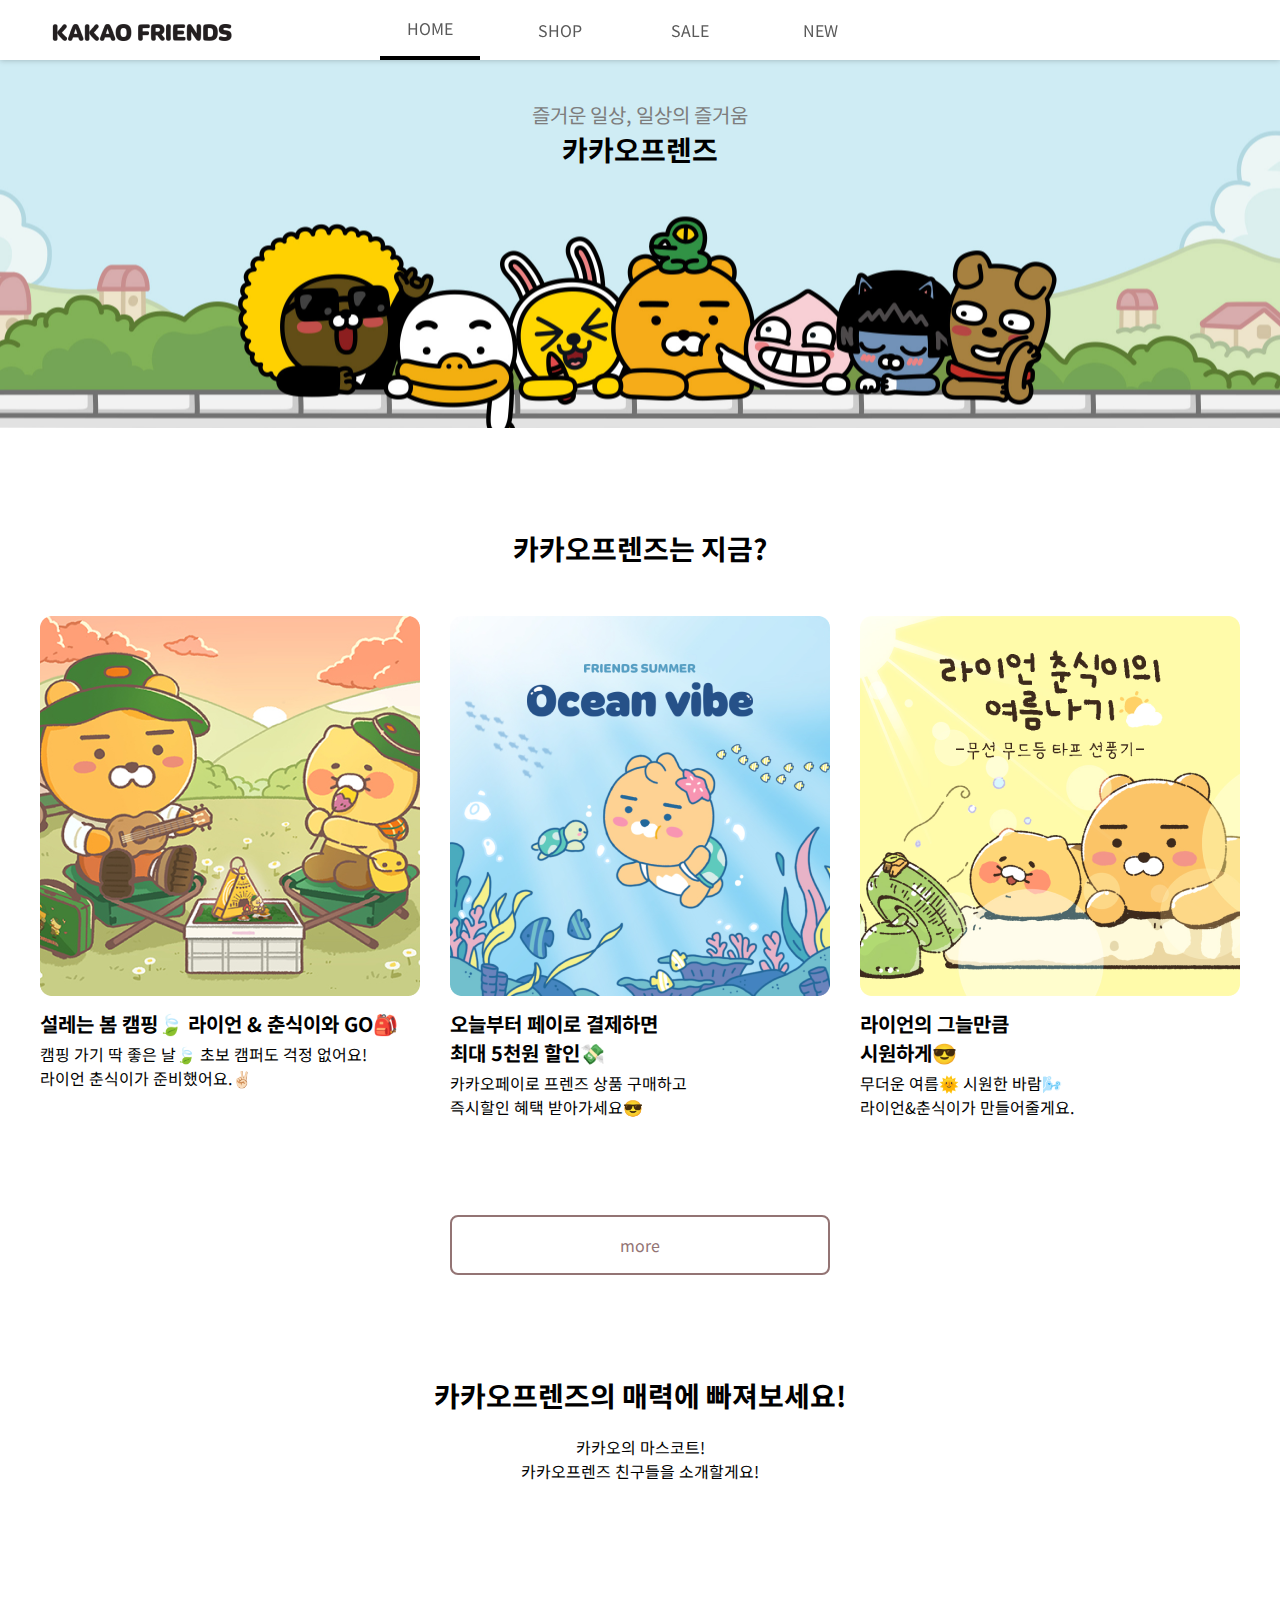
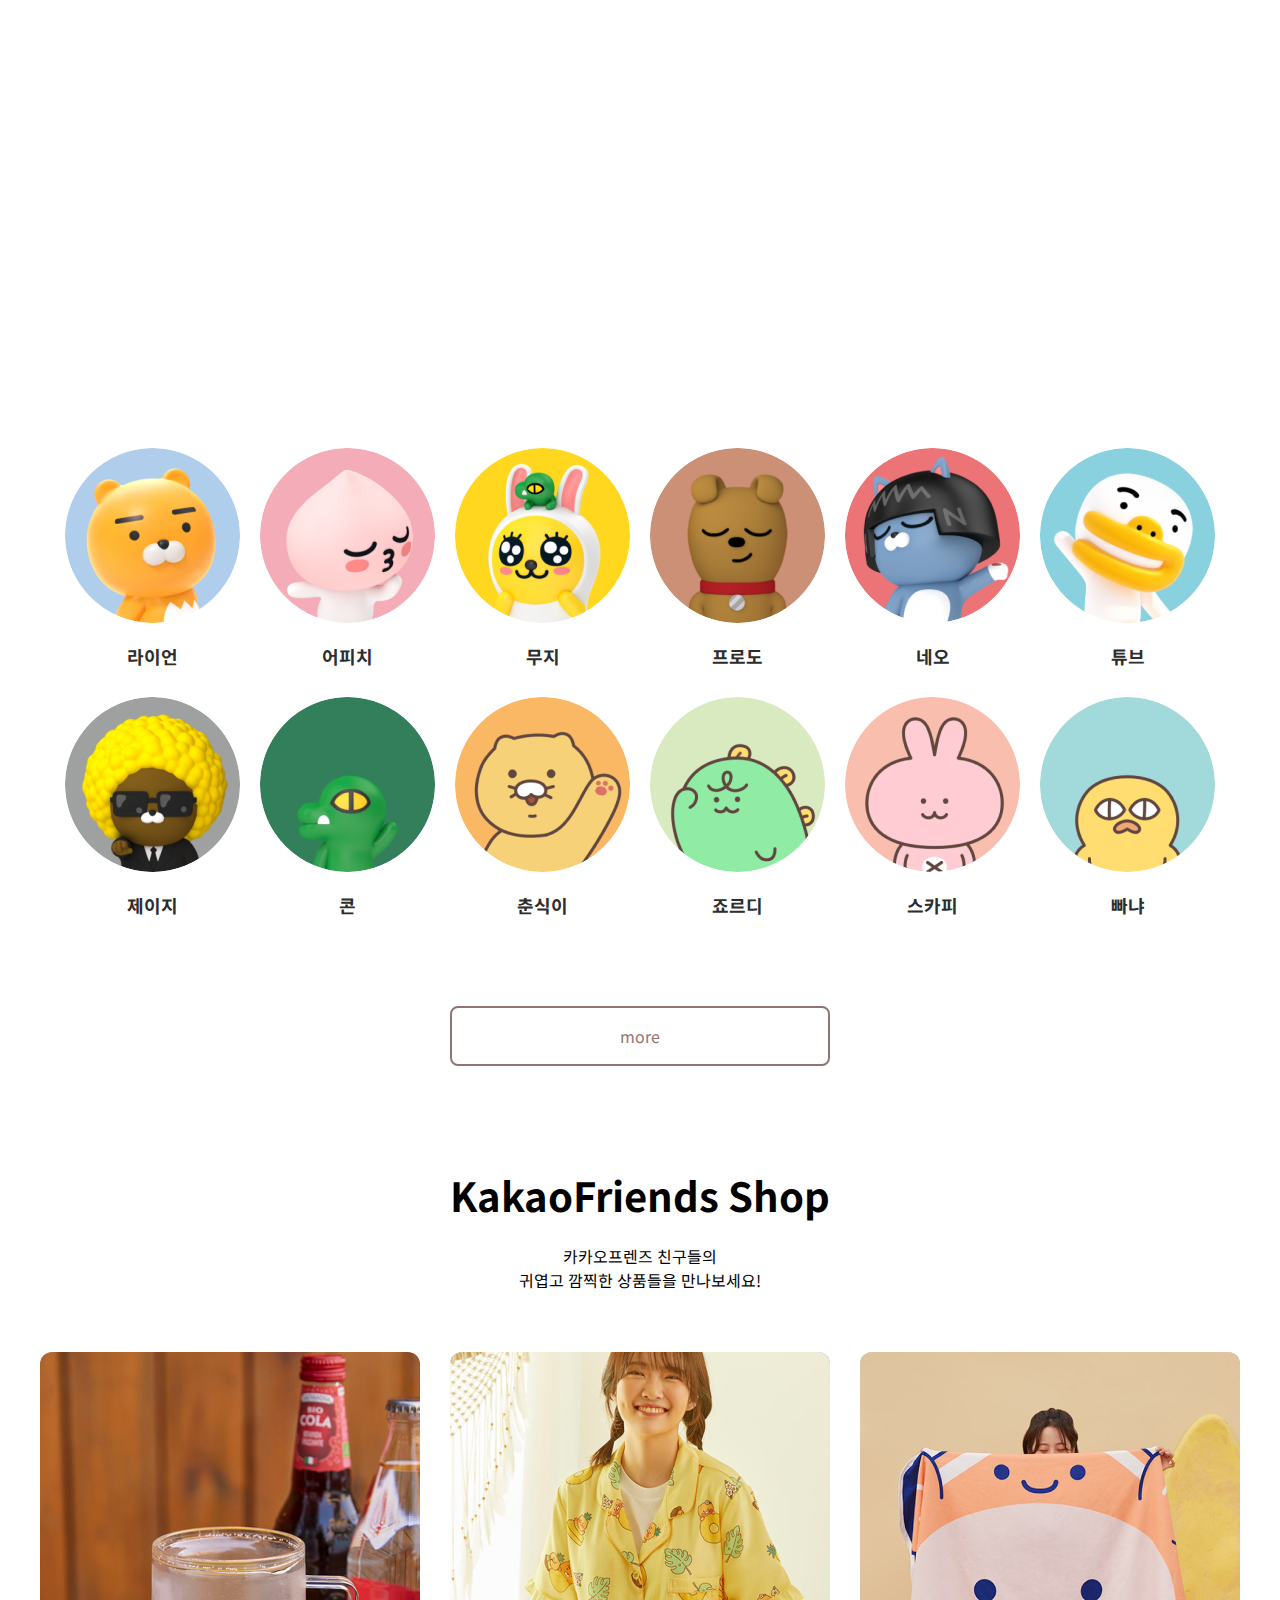
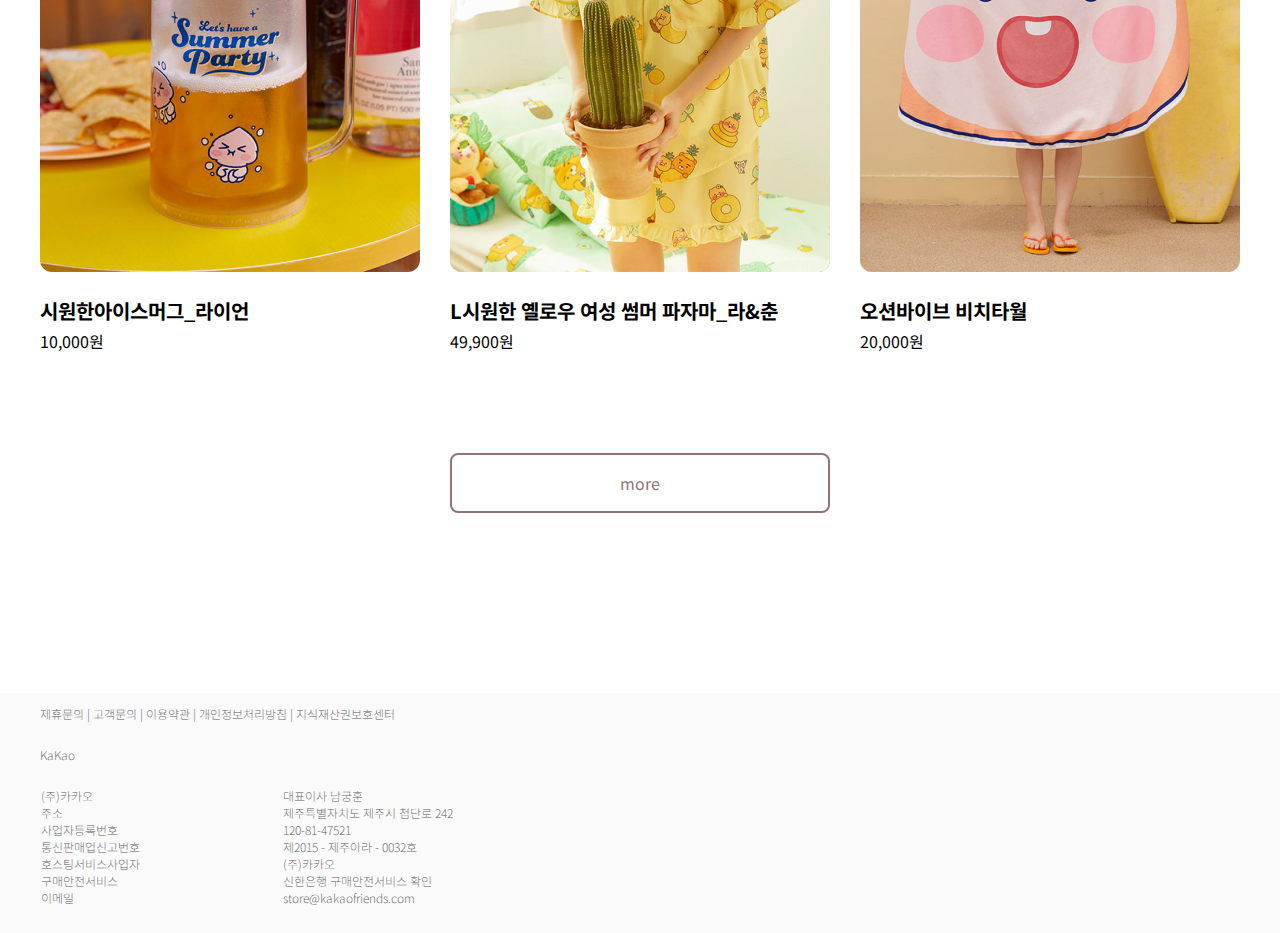
==== index.html @ ec7b645e "Add files via upload" ====
<!DOCTYPE html>
<html lang="en">
<head>
    <meta charset="UTF-8">
    <meta http-equiv="X-UA-Compatible" content="IE=edge">
    <meta name="viewport" content="width=device-width, initial-scale=1.0">
    <title>카카오 프렌즈샵</title>
    <link rel="stylesheet" href="./style.css">
    <link rel="preconnect" href="https://fonts.googleapis.com">
<link rel="preconnect" href="https://fonts.gstatic.com" crossorigin>
<link href="https://fonts.googleapis.com/css2?family=Noto+Sans+KR:wght@100;300;400;500;700&display=swap" rel="stylesheet">
<link rel="shortcut icon" href="favicon.ico" type="image/x-icon" sizes="16x16">
<link rel="icon" href="favicon.ico" type="image/x-icon" sizes="16x16">
</head>
<body>
    <nav>
            <img src="./assets/img_logo.png" alt="logo" class="logo">
        <div class="nav-a-group">
            <a href="./index.html" class="now-page">HOME</a>
            <a href="./product-list.html">SHOP</a>
            <a href="#">SALE</a>
            <a href="#">NEW</a>
        </div>
    </nav>
    <div class="banner">
        <h1 class="bannerTitle">즐거운 일상, 일상의 즐거움 <br/>
        <span>카카오프렌즈</span></h1>
    </div>


    <section class="section1">
            <div class="hero-header-title">
                <h1>카카오프렌즈는 지금?</h1>
            </div>

        <div class="Product-Cards">
            <div class="Product-card">
                <img src="./assets/img_post1.png" alt="">
                <h2>설레는 봄 캠핑🍃
                    라이언 & 춘식이와 GO🎒
                </h2>
                <p>
                    캠핑 가기 딱 좋은 날🍃 초보 캠퍼도 걱정 없어요! <br/>
                    라이언 춘식이가 준비했어요.✌🏻
                </p>
            </div>

            <div class="Product-card">
                <img src="./assets/img_post2.png" alt="">
                <h2>오늘부터 페이로 결제하면<br />
                    최대 5천원 할인💸</h2>
                <p>
                    카카오페이로 프렌즈 상품 구매하고 <Br />
                    즉시할인 혜택 받아가세요😎
                </p>
            </div>

            <div class="Product-card">
                <img src="./assets/img_post3.png" alt="">
                <h2>라이언의 그늘만큼 <Br />
                    시원하게😎
                </h2>
                <p>
                    무더운 여름🌞 시원한 바람🌬️ <br/>
                    라이언&춘식이가 만들어줄게요.
                </p>
            </div>
        </div>
     <a href="https://www.instagram.com/kakaofriends_official/" target="_blank">more</a>
    </section>



    <section class="section2">
        <div class="friends-info-title">
            <h1>카카오프렌즈의 매력에 빠져보세요! </h1>
            <p>
                카카오의 마스코트! <br/>
                카카오프렌즈 친구들을 소개할게요!
            </p>
            <iframe width="560" height="315" src="https://www.youtube.com/embed/Cm_qva8i8Q4" title="YouTube video player" frameborder="0" allow="accelerometer; autoplay; clipboard-write; encrypted-media; gyroscope; picture-in-picture" allowfullscreen></iframe>
        </div>
        <div class="friend-ProfileCards">
            <div class="profile-card">
                <img src="./assets/img_friend1.png" alt="">
                <p>라이언</p>
            </div>
            <div class="profile-card">
                <img src="./assets/img_friend2.png" alt="">
                <p>어피치</p>
            </div>
            <div class="profile-card">
                <img src="./assets/img_friend3.png" alt="">
                <p>무지</p>
            </div>
            <div class="profile-card">
                <img src="./assets/img_friend4.png" alt="">
                <p>프로도</p>
            </div>
            <div class="profile-card">
                <img src="./assets/img_friend5.png" alt="">
                <p>네오</p>
            </div>
            <div class="profile-card">
                <img src="./assets/img_friend6.png" alt="">
                <p>튜브</p>
            </div>
            <div class="profile-card">
                <img src="./assets/img_friend7.png" alt="">
                <p>제이지</p>
            </div>
            <div class="profile-card">
                <img src="./assets/img_friend8.png" alt="">
                <p>콘</p>
            </div>
            <div class="profile-card">
                <img src="./assets/img_friend9.png" alt="">
                <p>춘식이</p>
            </div>
            <div class="profile-card">
                <img src="./assets/img_friend10.png" alt="">
                <p>죠르디</p>
            </div>
            <div class="profile-card">
                <img src="./assets/img_friend11.png" alt="">
                <p>스카피</p>
            </div>
            <div class="profile-card">
                <img src="./assets/img_friend12.png" alt="">
                <p>빠냐</p>
            </div>
        </div>
     <a href="https://www.instagram.com/kakaofriends_official/" target="_blank">more</a>
        
    </section>



    </div>

    <section class="section3">
        <h1 class="section3TItle">KakaoFriends Shop</h1>
        <p class="ShopDesc">
            카카오프렌즈 친구들의 <br />
            귀엽고 깜찍한 상품들을 만나보세요!   
        </p>
      <div class="product-group">
        <div class="product-info">
            <div class="product-img img-1"></div>
            <h3 class="product-name">시원한아이스머그_라이언</h3>
            <p class="price">10,000원</p>
        </div>
        <div class="product-info">
            <div class="product-img img-2"></div>
            <h3 class="product-name">L시원한 옐로우 여성 썸머 파자마_라&춘
            </h3>
            <p class="price">49,900원</p>
        </div>
        <div class="product-info">
            <div class="product-img img-3"></div>
            <h3 class="product-name">오션바이브 비치타월</h3>
            <p class="price">20,000원</p>
        </div>
      </div>
      <a href="./product-list.html">more</a>
    </section>

    <footer>
        <p>
            제휴문의 | 고객문의 | 이용약관 | 개인정보처리방침 | 지식재산권보호센터
        </p>
        <p> KaKao </p>
     <div class="footer-bottom-contents">
        <p class="title">
            (주)카카오<br/>
            주소<br/>
            사업자등록번호<br/>
            통신판매업신고번호<br/>
            호스팅서비스사업자<br/>
            구매안전서비스<br/>
            이메일
         </p>
         <p class="desc">
            대표이사 남궁훈<br/>
            제주특별자치도 제주시 첨단로 242<br/>
            120-81-47521<br/>
            제2015 - 제주아라 - 0032호<br/>
            (주)카카오<br/>
            신한은행 구매안전서비스 확인<br/>
            store@kakaofriends.com
         </p>
     </div>
    </footer>
</body>
</html>
---- style.css ----
*{
    margin: 0;
    padding: 0;
    box-sizing: border-box;
    font-family: 'Noto Sans KR', sans-serif;
}

body{
    overflow-x: hidden;
}

hr{
    margin-bottom: 40px;
}

.section-line{
    width: 100vw;
    height: 20px;
    background-color: #D9D9D9;

    margin-bottom: 100px;
}

/* [mainPageCss] */

nav {
    width: 100vw;
    height: 60px;
    display: flex;
    align-items: center;
    justify-content: center;
    position: fixed;
    background-color: #fff;
    box-shadow: 0px 0px 6px rgba(0, 0, 0, 0.25);
}

.logo {
    position: absolute;
    top: 4px;
    left: 40px;
}

nav a {
    display: flex;
    align-items: center;
    justify-content: center;
    width: 100px;
    height: 60px;
    text-decoration: none;
    text-align: center;
    font-size: 16px;
    color: #595959;
    flex-direction: column;
    margin-right: 30px;
    transition: all 200ms;
}

.now-page{
    border-bottom: 4px solid #000;
}

nav a:hover{
    border-bottom: 4px solid #000;
    color: #000;
}

.nav-a-group{
    display: flex;
    align-items: center;
    justify-content: center;
}



.banner{
    width: 100vw;
    width: 100vw;
    height: 428px;
    background-image: url(./assets/img_banner.png);
    background-position: center center;
    padding-top: 56px;
    margin-bottom: 44px;
}

.shopbanner{
    width: 100vw;
    height: 428px;
    background-image: url(./assets/img_shopbanner.png);
    background-position: cover;
    background-size: 100% 100%;
    padding-top: 60px;
    margin-bottom: 44px;
}

.shopbannerTitle{
    width: 100vw;
    max-width: 1200px;
    margin-left: auto;
    margin-right: auto;
    text-align: left;
    font-size: 28px;
    color: #fff;
    font-weight: 400;
    padding-top: 32px;
}

.shopbannerTitle span {
    font-weight: 700;
}

.bannerTitle{
    text-align: center;
    font-size: 20px;
    color: #7D7D7D;
    font-weight: 400;
    padding-top: 44px;
}

.bannerTitle span {
    font-size: 28px;
    color: #000;
    font-weight: 700;
}

.section1,
.section2,
.section3{
    max-width: 1200px;
    margin-right: auto;
    margin-left: auto;
}


.section3TItle{
    font-size: 40px;
    text-align: center;
    margin-bottom: 12px;
}

.hero-header-title h1{
    font-size: 28px;
    text-align: center;
    margin-top: 100px;
    margin-bottom: 48px;
}

.Product-Cards{
    display: flex;
    margin-bottom: 60px;
}

.Product-card{
    margin-right: 30px;
    margin-bottom: 36px;    
}

.Product-card img{
    width: 380px;
    height: 380px;
    margin-bottom: 8px;
    cursor: pointer;
}

.Product-card h2{
    font-size: 20px;
    margin-bottom: 4px;
}

.Product-card p {
    font-size: 16px;
    max-width: 377px;
}

.section1 a,
.section2 a,
.section3 a{
    display: flex;
    align-items: center;
    justify-content: center;

    width: 380px;
    height: 60px;

    margin-left: auto;
    margin-right: auto;
    margin-bottom: 100px;

    color: #937474;
    font-weight: 600px;
    text-align: center;
    text-decoration: none;

    border: 2px solid #937474;
    border-radius: 8px;

    transition: all 200ms;
}

.section1 a:hover,
.section2 a:hover,
.section3 a:hover{
    background-color: #937474;
    color: #fff;
}


.friends-info-title{
    text-align: center;
    margin-bottom: 40px;
}

.friends-info-title h1{
    font-size: 28px;
    margin-bottom: 20px;
}

iframe{
    width: 782px;
    height: 440px;
    
    margin-top: 40px;
    margin-bottom: 40px;
}

.friend-ProfileCards{
    max-width: 1200px;
    margin-bottom: 60px;

    display: flex;
    flex-wrap: wrap;
    align-items: center;
    justify-content: center;

}

.profile-card{
    margin-left: 10px;
    margin-right: 10px;
    margin-bottom: 28px;

    cursor: pointer;
}


.profile-card img{
    display: block;
    width: 175px;
    height: 175px;
    border-radius: 200px;
    margin-bottom: 20px;
    transition: all 200ms;
}

.profile-card img:hover{
    width: 180px;
    height: 180px;
    filter: drop-shadow(-4px -2px 10px rgba(0, 0, 0, 0.25)) drop-shadow(2px 4px 10px rgba(0, 0, 0, 0.25));
}

.profile-card p {
    font-size: 18px;
    text-align: center;
    font-weight: 700;
    color: #2D2D2D;
}


.section3TItle{
    margin-bottom: 20px;
}

.ShopDesc{
    text-align: center;
    margin-bottom: 60px;
}

.product-group{
    display: flex;
}

.product-info{
    max-width: 380px;
    margin-right: 30px;
    margin-bottom: 100px;

    cursor: pointer;
}

.product-img{
    background-image: url(./assets/img_shopProduct1.png);
    width: 380px;
    height: 520px;
    background-color: grey;
    border-radius: 12px;
    margin-bottom: 24px;
    background-repeat: no-repeat;
    background-position: center;
    background-size: cover;
    transition: all 500ms;
}

.img-2{
    background-image: url(./assets/img_shopProduct2.png);
}

.img-2:hover{
    background-image: url(./assets/img_shopProduct2-2.jpg);
}

.img-3{
    background-image: url(./assets/img_shopProduct3.png);
}

.img-3:hover{
    background-image: url(./assets/img_shopProduct3-2.jpg);
}


.img-1:hover{
    background-image: url(./assets/img_shopProduct1-2.jpg);
    background-size: cover;
    background-position: center;
}

.product-info img{
    width: 380px;
    height: 520px;
    background-color: grey;
    border-radius: 12px;
    margin-bottom: 24px;
}

.product-name{
    font-size: 20px;
    margin-bottom: 4px;
    font-weight: 700;
}

.price {
    font-size: 16px;
    text-align: left;
}

.section3 a {
    margin-bottom: 180px;
}

footer {
    width: 100vw;
    height: 240px;
    background-color: #FAFAFA;
}

footer p{
    max-width: 1200px;
    margin-left: auto;
    margin-right: auto;
    font-size: 12px;
    font-weight: 200;
    padding-top: 12px;
    color: #595959;
    margin-bottom: 12px;
}

.footer-bottom-contents{
    display: flex;
    align-items: start;
    justify-content: start;
    max-width: 1200px;
    margin-left: auto;
    margin-right: auto;
}

.title,.desc {
    width: 20%;
    margin-left: 1px;
    margin-right: 1px;
}

/* [ProductListPage Css] */

.Product-list{
    max-width: 1200px;
    margin-left: auto;
    margin-right: auto;
    margin-right: auto;
}

.Product-list h1{
    font-size: 28px;
    margin-bottom: 12px;
}

.Search-filter-flex{
    display: flex;
}

.Search {
    position: relative;
    width: 50%;
    height: 36px;
    display: flex;
    align-items: center;
    justify-content: end;
}

.Search input{
    width: 380px;
    height: 100%;
    border: solid 1px #5A5A5A;
    color: #5A5A5A;
    border-radius: 12px;
    padding-left: 12px;
}

.Search img{
    position: absolute;
    right: 12px;
    top: 6px;
}

.Product-filter{
    width: 50%;
    margin-bottom: 12px;
    display: flex;
    text-decoration: none;
}

.now-Select{
    color: #000;
    font-weight: 700;
    display: block;
    text-decoration: none;
}

.non-select{
    display: block;
    text-decoration: none;
    margin-bottom: 28px;
    color: #989898;
    transition: all 200ms;
}

.non-select:hover{
    color: #000;
    font-weight: 700;
}

.Product-filter span{
    color: #989898;
    margin-left: 4px;
    margin-right: 4px;
}


.product{
    max-width: 380px;
    margin-right: 30px;
    margin-bottom: 100px;
}

.product img{
    width: 280px;
    height: 280px;
    background-color: grey;
    border-radius: 12px;
    margin-bottom: 20px;

    transition: all 200ms;

    cursor: pointer;
}

.product img:hover{
    width: 282px;
    height: 282px;
    filter: drop-shadow(0px 2px 4px rgba(0, 0, 0, 0.25));
}

.product h3{
    font-size: 16px;
    font-weight: 700;
}

.more-info a{
    text-decoration: none;
    color: #5A5A5A;
    font-size: 12px;
    font-weight: 700;
}

.Product-Group{
    max-width: 1200px;
    display: flex;
    align-items: center;
    justify-content: start;
    flex-wrap: wrap;
}

.product {
    max-width: 280px;
    margin-right: 26px;
    margin-bottom: 44px;
}

.product:nth-child(4),
.product:nth-child(8),
.product:nth-child(12)
{
    margin-right: 0;
}

.PageNumber{
    list-style-type: none;
    display: flex;
    align-items: center;
    justify-content: center;
    max-width: 1200px;
    width: 100vw;
    margin-bottom: 180px;
}

.PageNumber li{
    width: 40px;
    height: 40px;
    border: 1px solid #5A5A5A;
    border-radius: 4px;
    margin-left: 12px;
    display: flex;
    align-items: center;
    justify-content: center;

    transition: all 200ms;
}

.PageNumber li:hover,
.PageNumber li>a:hover{
    background-color: #5a5a5a;
    color: #fff;
}


.PageNumber li>a{
    text-decoration: none;
    color: #000;
}


.Page1{
    background-color: #5a5a5a;
}


.PageNumber .Page1 a{
    color: #fff;
}

/* [product-detailPage css] */

.detailPage-nav{
    margin-bottom: 60px;
}

.hero-ProductInfo-main{
    display: flex;
    max-width: 1200px;
    margin-left: auto;
    margin-right: auto;
}

.Product-textinfo{
    width: 50%;
}

.product-imginfo{
    width: 688px;
    height: 685px;
}

.product-imginfo img{
    width: 100%;
    height: 100%;
}

.product-title h1{
    font-size: 32px;
    padding-top: 100px;
    margin-bottom: 8px;
}

.product-grade{
    font-size: 16px;
    color: #FFE600;
    margin-bottom: 8px;
}

.product-grade span{
    color: #5A5A5A;
    font-size: 12px;
}

.product-price {
    font-size: 32px;
    margin-bottom: 16px;
}

.product-deliverPrice{
    font-size: 12px;
    margin-bottom: 40px;
}

.product-desc h4{
    font-size: 20px;
    margin-bottom: 8px;
    font-weight: 700;
}

.product-desc p {
    font-size: 16px;
    margin-bottom: 40px;
    font-weight: 400;
}

.eventbanner{
    margin-bottom: 20px;
}

.eventbanner img{
    width: 483px;
    height: 48px;
}

.Select-quantity{
    margin-bottom: 40px;
}

.Select-quantity span{
    display: block;
    margin-bottom: 8px;
    font-weight: 700;
}

.btn-plus,
.btn-minus{
    width: 32px;
    height: 32px;
    background-color: #fff;
    border: 1px solid #D8D8D8;
    border-radius: 32px;

    cursor: pointer;
}

.product-number-ControlBtn{
    display: flex;
}

.number{
    display: flex;
    align-items: center;
    justify-content: center;
    margin-right: 12px;
    margin-left: 12px;
}

.Select-quantity .number{
    width: 80px;
    height: 36px;
    font-size: 16px;
    font-weight: 700;
    text-align: center;
    border-radius: 4px;
    border: 1px solid #D8D8D8;
}

.button-buy{
    display: flex;
    align-items: center;
    justify-content: center;
    width: 483px;
    height: 48px;
    border-radius: 8px;
    background-color: #FBC63A;
    font-size: 16px;
    color: #fff;
    font-weight: 700;
    border: none;
    margin-bottom: 40px;
}

.ProductInfo-sub{
    max-width: 1200px;
    margin-left: auto;
    margin-right: auto;
}


.sub-navbar{
    width: 100%;

    height: 80px;
    border-bottom: 1px solid #D3D3D3;
    display: flex;

    margin-bottom: 100px;
}

.sub-navbar a {
    display: flex;
    align-items: center;
    justify-content: center;
    width: 180px;
    height: 80px;
    text-decoration: none;
    color: #BCBCBC;
}

.sub-navbar a:first-child{
    color: #595959;
    font-weight: 700;
}

.img-desc-set{
    display: flex;
    flex-direction: column;
    align-items: center;
    justify-content: center;
    text-align: center;
}

.img-desc-set img {
    width: 996px;
    height: 844px;
    background-color: #000;
    margin-bottom: 48px;
}

.minSizeimg{
    display: block;
    height: 744px;
}

.img-desc-set p{
    margin-bottom: 48px;
    font-size: 16px;
    color: #595959;
    font-weight: 400;
}

.product-recommend {
    border-top: 1px solid #595959;
}

.recommendTitle{
    font-size: 20px;
    margin-top: 40px;
    margin-bottom: 20px;
}
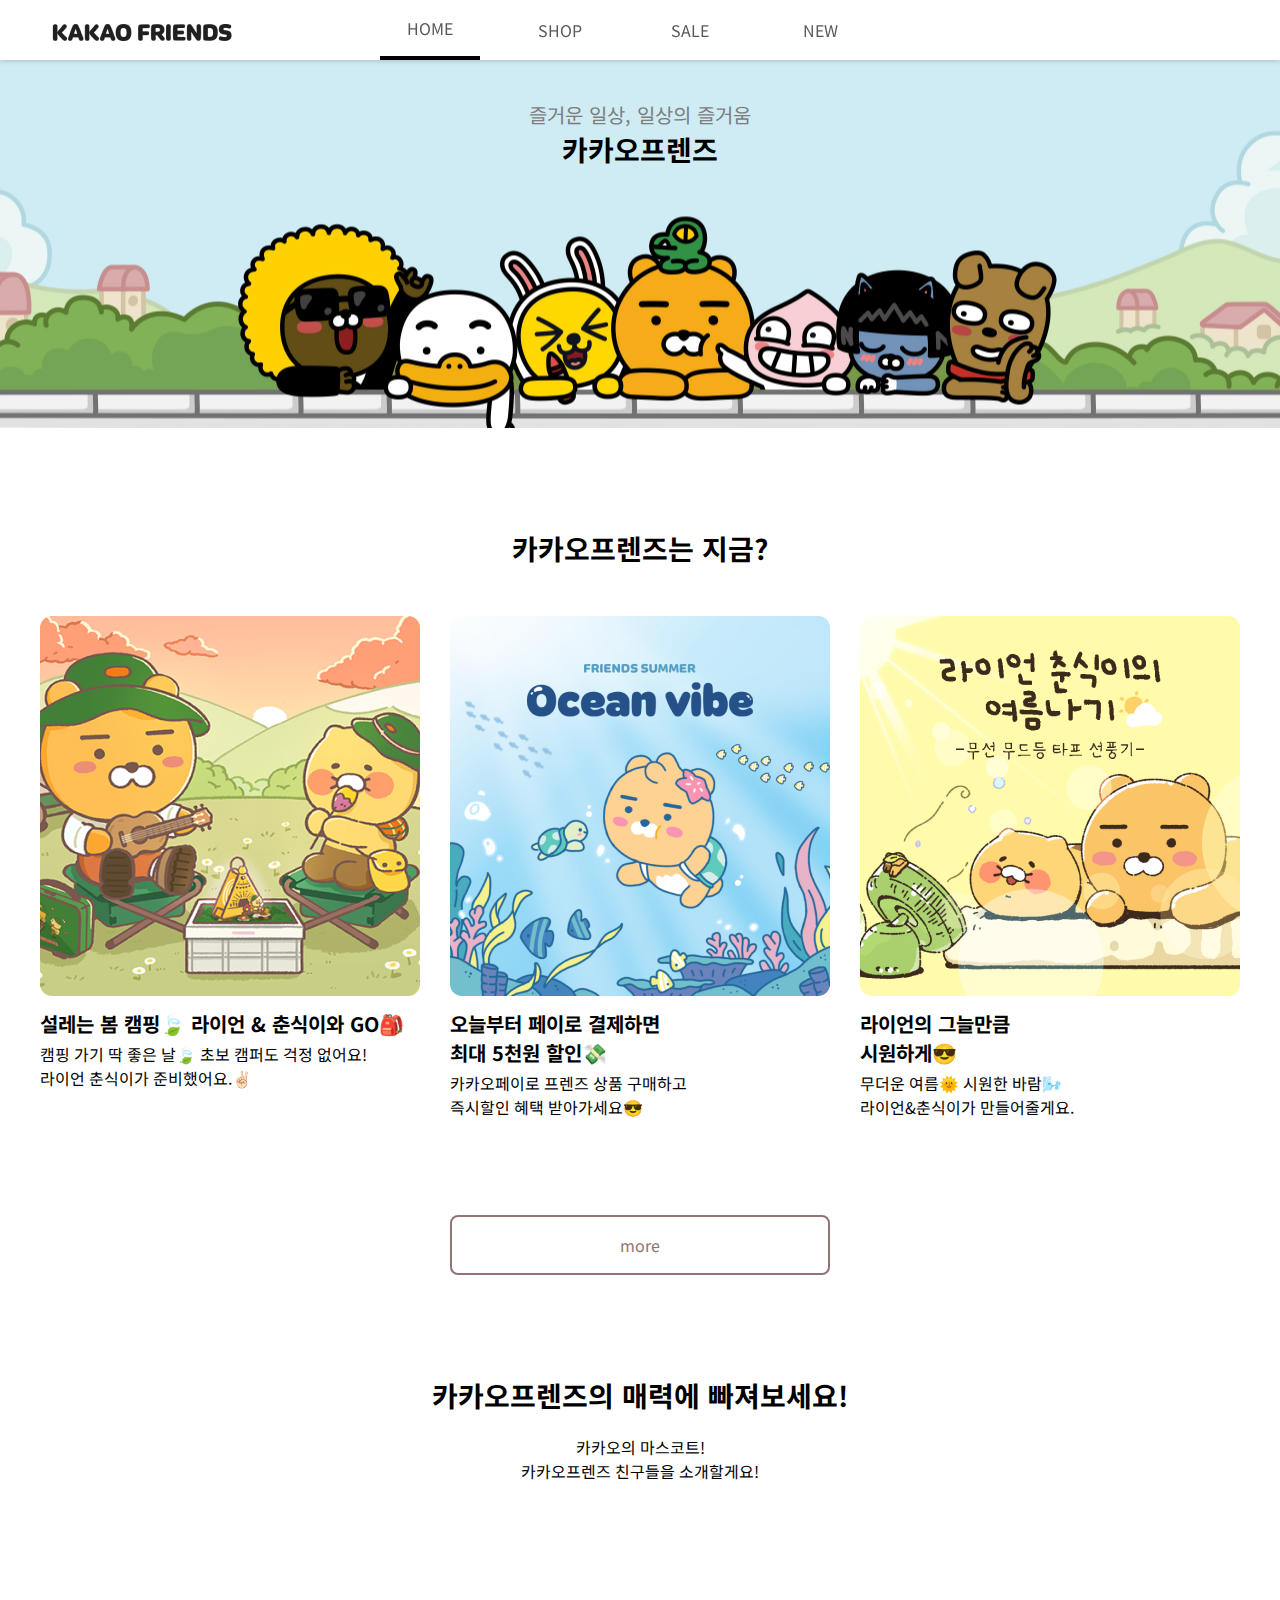
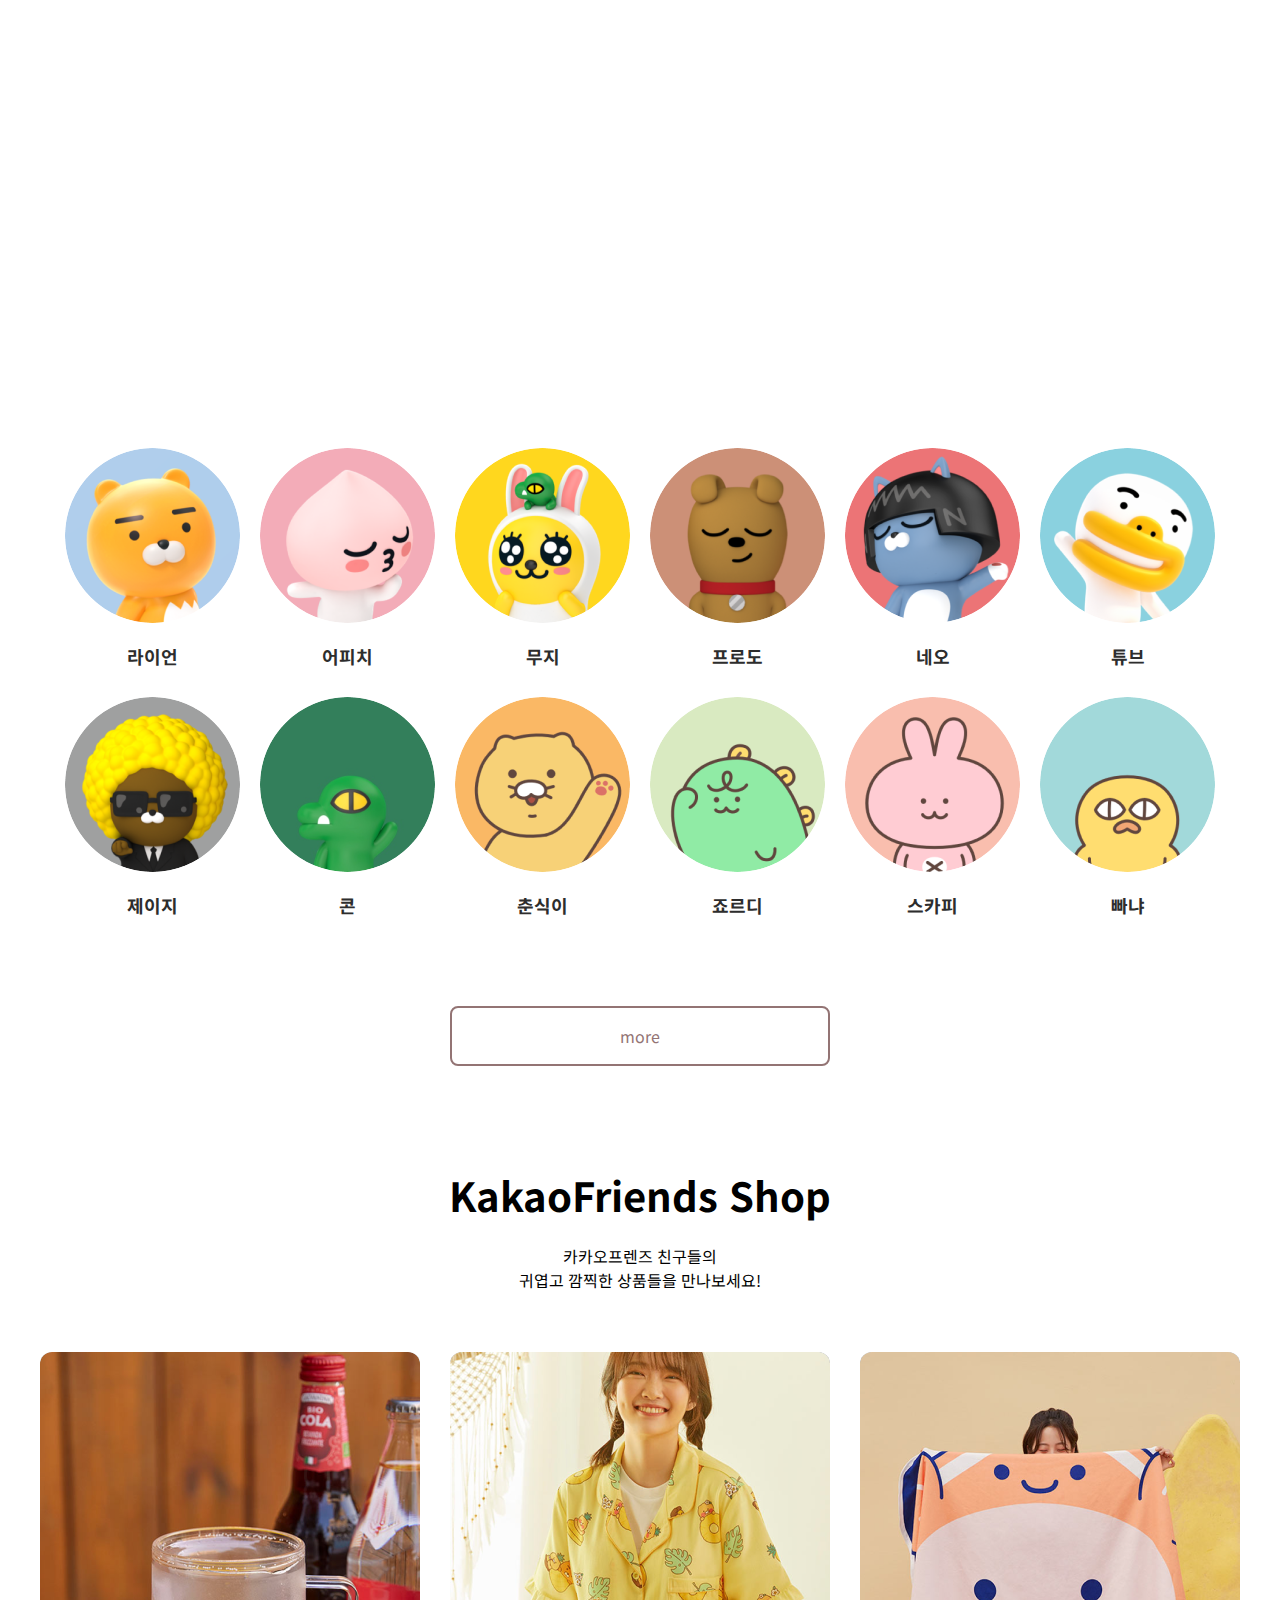
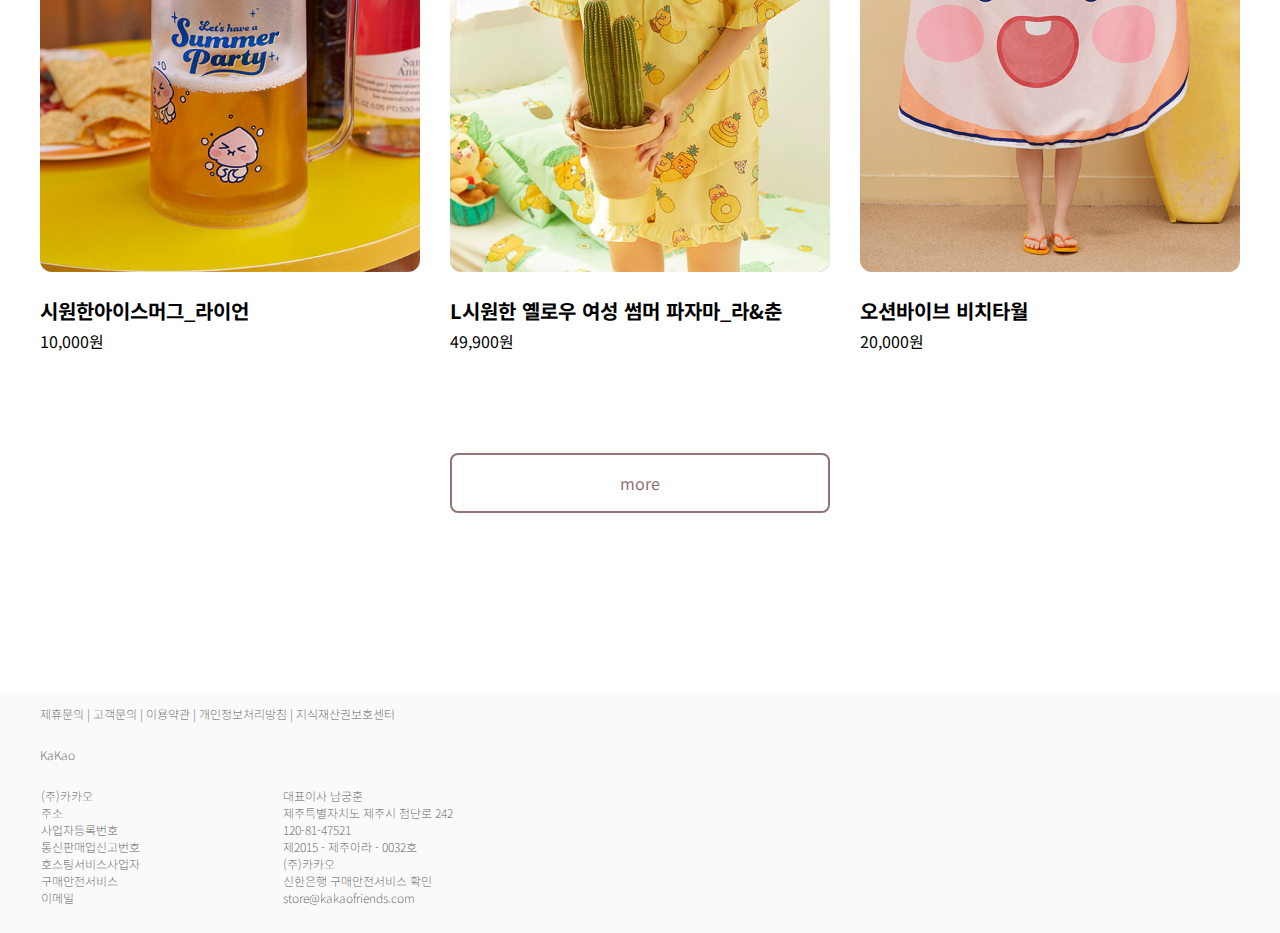
==== commit b76c64e3: "Add files via upload" ====
--- a/index.html
+++ b/index.html
@@ -1,5 +1,5 @@
 <!DOCTYPE html>
-<html lang="en">
+<html lang="ko">
 <head>
     <meta charset="UTF-8">
     <meta http-equiv="X-UA-Compatible" content="IE=edge">
@@ -9,8 +9,8 @@
     <link rel="preconnect" href="https://fonts.googleapis.com">
 <link rel="preconnect" href="https://fonts.gstatic.com" crossorigin>
 <link href="https://fonts.googleapis.com/css2?family=Noto+Sans+KR:wght@100;300;400;500;700&display=swap" rel="stylesheet">
-<link rel="shortcut icon" href="favicon.ico" type="image/x-icon" sizes="16x16">
-<link rel="icon" href="favicon.ico" type="image/x-icon" sizes="16x16">
+<link rel="shortcut icon" href="favicon.ico" type="image/x-icon">
+<link rel="icon" href="favicon.ico" type="image/x-icon">
 </head>
 <body>
     <nav>
